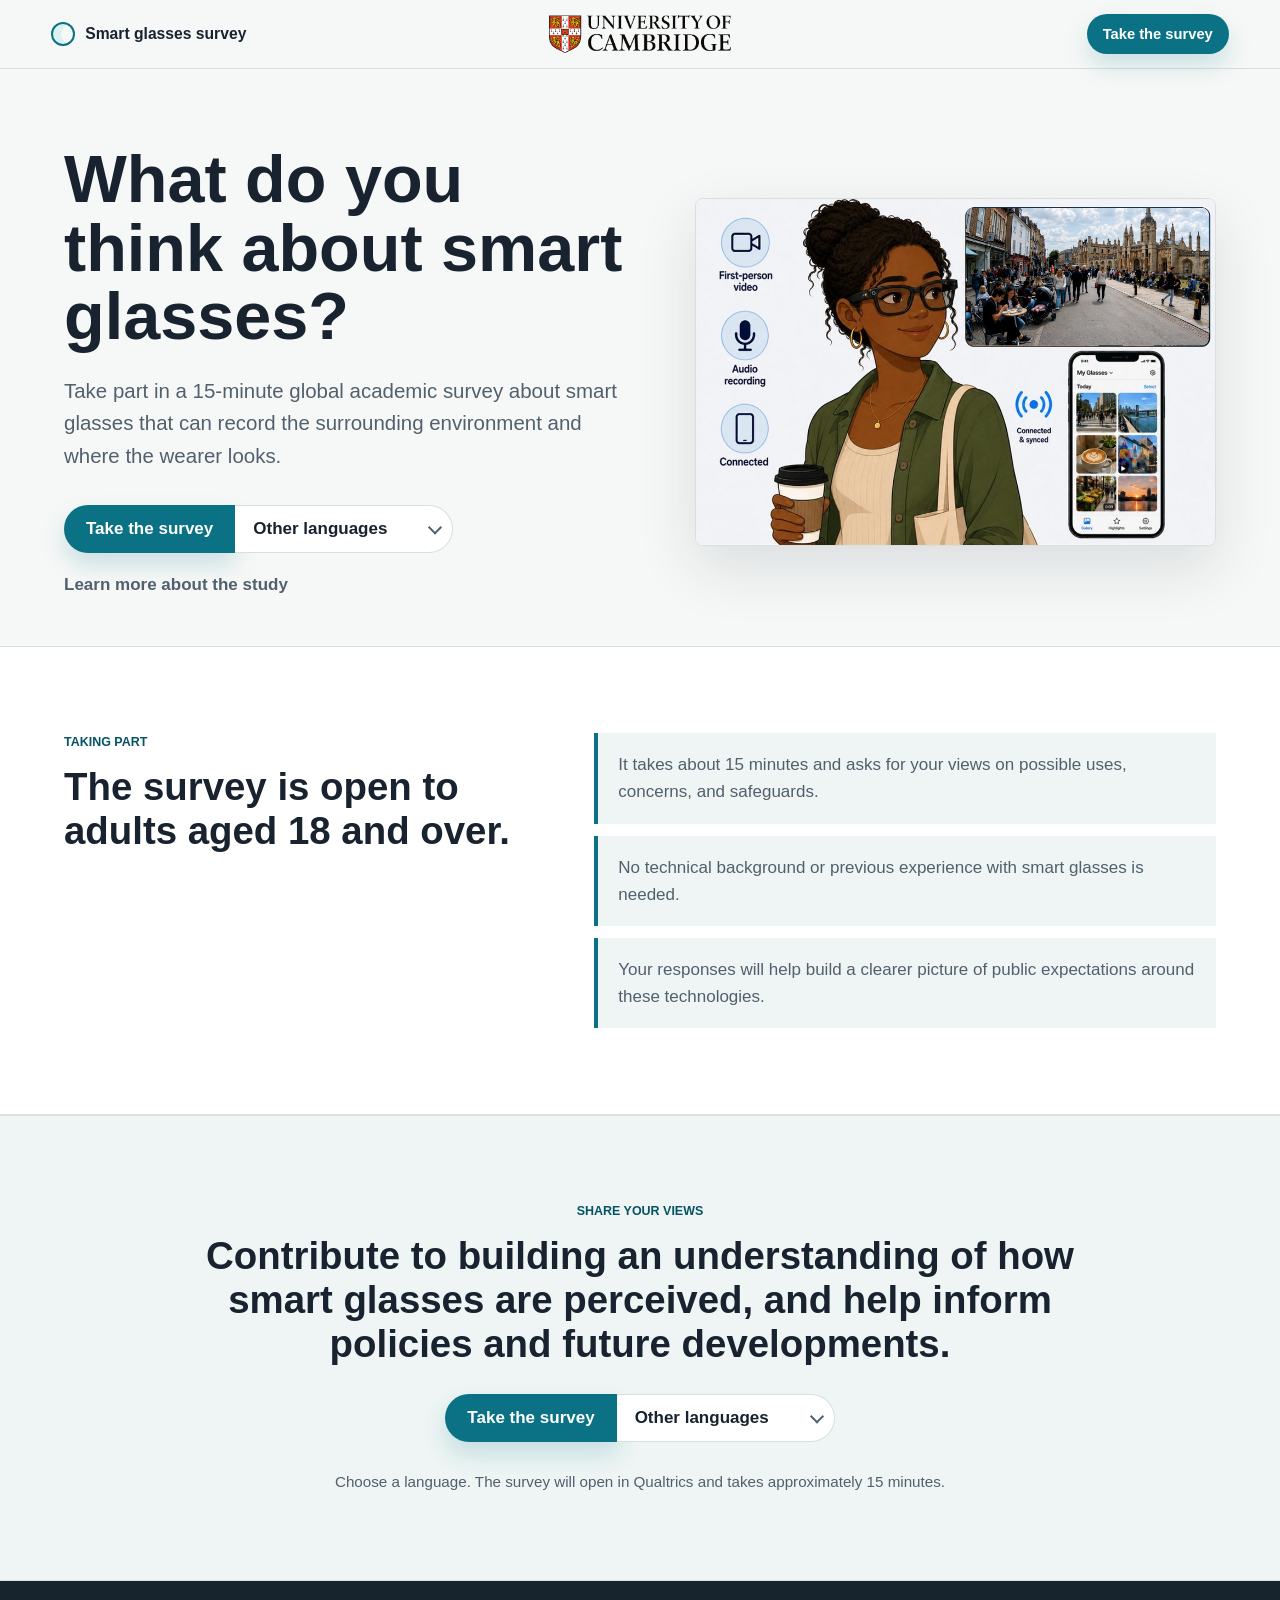
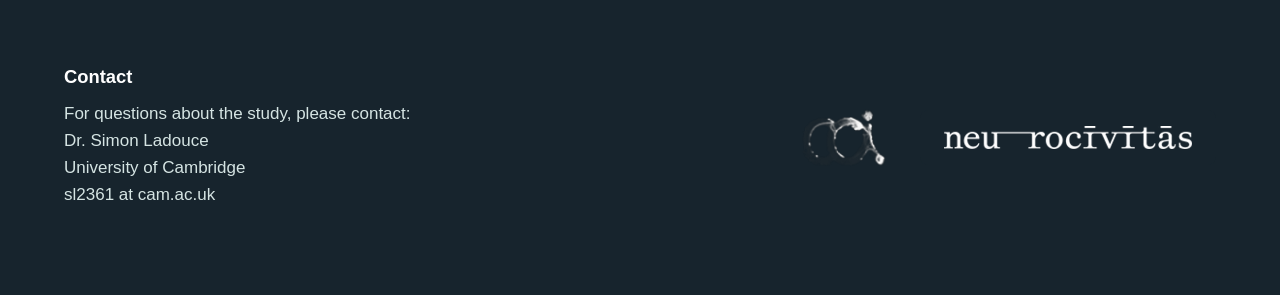
==== index.html @ 7c642a4d "update" ====
<!doctype html>
<html lang="en">
  <head>
    <meta charset="utf-8">
    <meta name="viewport" content="width=device-width, initial-scale=1">
    <title>Smart glasses survey</title>
    <meta
      name="description"
      content="Take part in a 15-minute academic survey about smart glasses, gaze data, privacy, consent, and responsible use in public and everyday environments."
    >
    <meta property="og:title" content="What do people think about smart glasses?">
    <meta
      property="og:description"
      content="An academic survey about first-person video, audio, gaze data, privacy, consent, and responsible use of smart glasses."
    >
    <meta property="og:image" content="site-assets/consumer_smart-glasses.jpg">
    <link rel="stylesheet" href="styles.css">
  </head>
  <body>
    <header class="site-header">
      <a class="brand" href="#top" aria-label="Smart glasses survey home">
        <span class="brand-mark" aria-hidden="true"></span>
        <span>Smart glasses survey</span>
      </a>
      <div class="header-logo" aria-label="Study institution">
        <img
          class="header-cambridge-logo"
          src="site-assets/ucam-logo-colour-preferred.png"
          alt="University of Cambridge"
        >
      </div>
      <a class="button button-small survey-link" href="[INSERT_SURVEY_LINK_EN]">Take the survey</a>
    </header>

    <main id="top">
      <section class="hero" aria-labelledby="hero-title">
        <div class="hero-copy">
          <h1 id="hero-title">What do you think about smart glasses?</h1>
          <p class="lead">
            Take part in a 15-minute global academic survey about smart glasses that can record the surrounding environment and where the wearer looks.
          </p>
          <div class="hero-actions">
            <div class="survey-action">
              <a class="button survey-link" href="[INSERT_SURVEY_LINK_EN]">Take the survey</a>
              <label class="language-switch">
                <span class="sr-only">Survey language</span>
                <select class="survey-language" aria-label="Survey language">
                  <option value="" selected>Other languages</option>
                  <option value="fr">French</option>
                  <option value="zh">Chinese</option>
                  <option value="nl">Dutch</option>
                  <option value="es">Spanish</option>
                  <option value="de">German</option>
                </select>
              </label>
            </div>
            <a class="text-link" href="#taking-part">Learn more about the study</a>
          </div>
        </div>
        <figure class="hero-media">
          <div class="hero-visual hero-visual-consumer">
            <img
              src="site-assets/consumer_smart-glasses_noheader_hires.png"
              alt="Illustration of a person wearing consumer smart glasses that record first-person video and audio, connected to a phone app, with an inset showing an example of what the glasses record."
            >
          </div>
        </figure>
      </section>

      <section id="taking-part" class="section ethics-section" aria-labelledby="taking-part-title">
        <div>
          <p class="eyebrow">Taking part</p>
          <h2 id="taking-part-title">The survey is open to adults aged 18 and over.</h2>
        </div>
        <div class="ethics-list">
          <p>It takes about 15 minutes and asks for your views on possible uses, concerns, and safeguards.</p>
          <p>No technical background or previous experience with smart glasses is needed.</p>
          <p>Your responses will help build a clearer picture of public expectations around these technologies.</p>
        </div>
      </section>

      <section class="cta-section" aria-labelledby="cta-title">
        <div class="cta-inner">
          <p class="eyebrow">Share your views</p>
          <h2 id="cta-title">Contribute to building an understanding of how smart glasses are perceived, and help inform policies and future developments.</h2>
          <div class="survey-action survey-action-center">
            <a class="button survey-link" href="[INSERT_SURVEY_LINK_EN]">Take the survey</a>
            <label class="language-switch">
              <span class="sr-only">Survey language</span>
              <select class="survey-language" aria-label="Survey language">
                <option value="" selected>Other languages</option>
                <option value="fr">French</option>
                <option value="zh">Chinese</option>
                <option value="nl">Dutch</option>
                <option value="es">Spanish</option>
                <option value="de">German</option>
              </select>
            </label>
          </div>
          <p class="small-note">Choose a language. The survey will open in Qualtrics and takes approximately 15 minutes.</p>
        </div>
      </section>
    </main>

    <footer id="contact" class="site-footer">
      <div>
        <h2>Contact</h2>
        <p>For questions about the study, please contact:</p>
        <p>
          <span>Dr. Simon Ladouce</span>
          <span>University of Cambridge</span>
          <span>sl2361 at cam.ac.uk</span>
        </p>
      </div>
      <div class="footer-logos" aria-label="Project partners">
        <img
          class="logo-cca"
          src="site-assets/cca-logo-transparent.png"
          alt="Cambridge Centre for the Arts"
        >
        <a class="logo-dark" href="https://neurocivitas.group.cam.ac.uk/" target="_blank" rel="noopener">
          <img
            class="logo-neurocivitas"
            src="site-assets/neurocivitas-logo.png"
            alt="NeuroCivitas"
          >
        </a>
      </div>
    </footer>
    <script src="script.js"></script>
  </body>
</html>
---- styles.css ----
:root {
  --bg: #f6f8f7;
  --surface: #ffffff;
  --surface-soft: #eef5f4;
  --ink: #18232f;
  --muted: #52606d;
  --line: #d8e0df;
  --accent: #0b7285;
  --accent-dark: #075363;
  --accent-soft: #d9f1f0;
  --focus: #f2b84b;
  --shadow: 0 22px 60px rgba(24, 35, 47, 0.12);
}

* {
  box-sizing: border-box;
}

html {
  scroll-behavior: smooth;
}

body {
  margin: 0;
  background: var(--bg);
  color: var(--ink);
  font-family: Arial, Helvetica, sans-serif;
  font-size: 17px;
  line-height: 1.6;
}

img {
  display: block;
  max-width: 100%;
}

a {
  color: var(--accent-dark);
}

a:focus-visible,
button:focus-visible {
  outline: 3px solid var(--focus);
  outline-offset: 4px;
}

.site-header {
  position: sticky;
  top: 0;
  z-index: 20;
  display: grid;
  grid-template-columns: minmax(0, 1fr) auto minmax(0, 1fr);
  grid-template-areas: "brand logo cta";
  gap: 20px;
  align-items: center;
  padding: 14px clamp(18px, 4vw, 56px);
  background: rgba(246, 248, 247, 0.94);
  border-bottom: 1px solid var(--line);
  backdrop-filter: blur(16px);
}

.brand {
  grid-area: brand;
  justify-self: start;
  display: inline-flex;
  gap: 10px;
  align-items: center;
  color: var(--ink);
  font-size: 0.98rem;
  font-weight: 700;
  text-decoration: none;
}

.brand-mark {
  width: 24px;
  height: 24px;
  border: 2px solid var(--accent);
  border-radius: 50%;
  box-shadow: inset 8px 0 0 var(--accent-soft);
}

.header-logo {
  grid-area: logo;
  justify-self: center;
  display: flex;
  align-items: center;
}

.header-cambridge-logo {
  height: clamp(26px, 4vw, 38px);
  width: auto;
  object-fit: contain;
}

.survey-action {
  display: inline-flex;
  align-items: center;
}

.survey-action-center {
  justify-content: center;
  margin-bottom: 14px;
}

.language-switch {
  display: inline-flex;
  position: relative;
}

.language-switch::after {
  content: "";
  position: absolute;
  top: 50%;
  right: 13px;
  width: 8px;
  height: 8px;
  border-right: 2px solid var(--muted);
  border-bottom: 2px solid var(--muted);
  pointer-events: none;
  transform: translateY(-65%) rotate(45deg);
}

.language-switch select {
  width: 218px;
  min-height: 48px;
  padding: 0 44px 0 18px;
  border: 1px solid var(--line);
  border-left: 0;
  border-radius: 0 999px 999px 0;
  appearance: none;
  background: var(--surface);
  color: var(--ink);
  font: inherit;
  font-size: inherit;
  font-weight: 800;
  line-height: 1;
}

.survey-action .button {
  border-radius: 999px 0 0 999px;
}

.survey-action .button:focus-visible {
  position: relative;
  z-index: 1;
}

.survey-action .language-switch select:focus-visible {
  position: relative;
  z-index: 1;
}

.sr-only {
  position: absolute;
  width: 1px;
  height: 1px;
  padding: 0;
  overflow: hidden;
  clip: rect(0, 0, 0, 0);
  white-space: nowrap;
  border: 0;
}

.text-link {
  color: var(--muted);
  font-weight: 700;
  text-decoration: none;
}

.text-link:hover {
  color: var(--accent-dark);
}

.button {
  display: inline-flex;
  min-height: 48px;
  align-items: center;
  justify-content: center;
  padding: 0 22px;
  border-radius: 999px;
  background: var(--accent);
  color: #ffffff;
  font-weight: 800;
  line-height: 1;
  text-decoration: none;
  box-shadow: 0 12px 24px rgba(11, 114, 133, 0.18);
}

.button:hover {
  background: var(--accent-dark);
}

.button-small {
  grid-area: cta;
  justify-self: end;
  min-height: 40px;
  padding: 0 16px;
  font-size: 0.92rem;
  border-radius: 999px;
}

.hero {
  display: grid;
  grid-template-columns: minmax(0, 0.98fr) minmax(320px, 0.9fr);
  gap: clamp(28px, 5vw, 72px);
  align-items: center;
  padding: clamp(34px, 6vw, 76px) clamp(18px, 5vw, 72px) 48px;
}

.hero-copy {
  max-width: 760px;
}

.eyebrow {
  margin: 0 0 12px;
  color: var(--accent-dark);
  font-size: 0.78rem;
  font-weight: 800;
  letter-spacing: 0;
  text-transform: uppercase;
}

h1,
h2,
h3,
p {
  overflow-wrap: anywhere;
}

h1 {
  margin: 0;
  max-width: 880px;
  font-size: clamp(2.25rem, 5.2vw, 5.35rem);
  line-height: 1.03;
  letter-spacing: 0;
}

h2 {
  margin: 0;
  font-size: clamp(1.7rem, 3vw, 3rem);
  line-height: 1.14;
  letter-spacing: 0;
}

h3 {
  margin: 0 0 8px;
  font-size: 1.12rem;
  line-height: 1.25;
}

.lead {
  max-width: 690px;
  margin: 24px 0 0;
  color: var(--muted);
  font-size: clamp(1.08rem, 2vw, 1.28rem);
}

.logo-row {
  display: flex;
  flex-wrap: wrap;
  gap: 12px;
  align-items: center;
}

.logo-row img,
.logo-dark {
  display: block;
  max-height: 80px;
}

.logo-cca {
  width: 116px;
  height: 80px;
  object-fit: contain;
}

.logo-dark {
  display: inline-flex;
  align-items: center;
  justify-content: center;
  min-width: 296px;
  padding: 16px 24px;
  border-radius: 8px;
  background: #17242d;
  text-decoration: none;
  transition: opacity 0.15s ease;
}

.logo-dark:hover {
  opacity: 0.85;
}

.logo-neurocivitas {
  width: 248px;
  height: auto;
  object-fit: contain;
}

.hero-actions {
  display: flex;
  flex-wrap: wrap;
  gap: 18px;
  align-items: center;
  margin-top: 32px;
}

.hero-media {
  margin: 0;
}

.hero-visual {
  position: relative;
  overflow: hidden;
  border: 1px solid var(--line);
  border-radius: 8px;
  background: var(--surface);
  box-shadow: var(--shadow);
}

.hero-visual img {
  width: 100%;
  aspect-ratio: 3 / 2;
  object-fit: cover;
  object-position: center;
}

.section,
.image-band,
.cta-section,
.site-footer {
  margin: 0 auto;
  padding: clamp(54px, 7vw, 86px) clamp(18px, 5vw, 72px);
}

.section {
  border-top: 1px solid var(--line);
}

.ethics-section,
.transform-section,
.site-footer {
  display: grid;
  grid-template-columns: minmax(0, 0.75fr) minmax(0, 1fr);
  gap: clamp(28px, 5vw, 68px);
  align-items: start;
}

.section-heading {
  max-width: 780px;
  margin-bottom: 28px;
}

.section-heading.compact {
  max-width: 920px;
}

.ethics-list p,
.site-footer p {
  margin: 0;
  color: var(--muted);
}

.topic-grid {
  display: grid;
  grid-template-columns: repeat(3, minmax(0, 1fr));
  gap: 16px;
}

.topic-grid article {
  min-height: 210px;
  padding: 24px;
  border: 1px solid var(--line);
  border-radius: 8px;
  background: var(--surface);
}

.topic-grid p {
  margin: 0;
  color: var(--muted);
}

.image-band {
  background: var(--surface-soft);
}

.context-grid {
  display: grid;
  grid-template-columns: repeat(3, minmax(0, 1fr));
  gap: 16px;
}

.context-grid figure,
.comparison figure {
  margin: 0;
  overflow: hidden;
  border: 1px solid var(--line);
  border-radius: 8px;
  background: var(--surface);
}

.context-grid img {
  width: 100%;
  aspect-ratio: 4 / 3;
  object-fit: cover;
}

figcaption {
  padding: 12px 14px;
  color: var(--muted);
  font-size: 0.94rem;
  font-weight: 700;
}

.comparison {
  display: grid;
  grid-template-columns: repeat(2, minmax(0, 1fr));
  gap: 14px;
}

.comparison img {
  width: 100%;
  aspect-ratio: 16 / 9;
  object-fit: cover;
}

.ethics-section {
  background: var(--surface);
  border-top: 1px solid var(--line);
  border-bottom: 1px solid var(--line);
}

.ethics-list {
  display: grid;
  gap: 12px;
}

.ethics-list p {
  padding: 18px 20px;
  border-left: 4px solid var(--accent);
  background: var(--surface-soft);
}

.cta-section {
  background: var(--surface-soft);
  border-top: 1px solid var(--line);
  border-bottom: 1px solid var(--line);
  text-align: center;
}

.cta-inner {
  max-width: 980px;
  margin: 0 auto;
}

.cta-section h2 {
  margin: 0 auto 28px;
  max-width: 900px;
}

.small-note {
  margin: 14px 0 0;
  color: var(--muted);
  font-size: 0.95rem;
}

.site-footer {
  background: #17242d;
  color: #ffffff;
  grid-template-columns: minmax(0, 720px) auto;
  justify-content: space-between;
  align-items: center;
}

.site-footer h2 {
  margin: 0 0 12px;
  font-size: 1.15rem;
}

.site-footer p,
.site-footer a {
  color: #d5e4e3;
}

.site-footer span {
  display: block;
}

.footer-logos {
  display: flex;
  gap: 16px;
  align-items: center;
  justify-content: flex-end;
}

.ethics-ref {
  display: block;
  margin-top: 8px;
}

@media (max-width: 920px) {
  .hero,
  .ethics-section,
  .transform-section,
  .site-footer {
    grid-template-columns: 1fr;
  }

  .footer-logos {
    justify-content: flex-start;
  }

  .hero {
    padding-top: 44px;
  }

  .topic-grid,
  .context-grid {
    grid-template-columns: 1fr;
  }

  .topic-grid article {
    min-height: 0;
  }
}

@media (max-width: 620px) {
  body {
    font-size: 16px;
  }

  .site-header {
    gap: 8px 10px;
    padding: 12px 18px;
    grid-template-columns: minmax(0, 1fr) auto;
    grid-template-areas:
      "brand cta"
      "logo logo";
  }

  .header-logo {
    justify-self: center;
  }

  .brand span:last-child {
    max-width: 180px;
    line-height: 1.2;
  }

  .button-small {
    min-height: 38px;
    padding: 0 11px;
    font-size: 0.82rem;
  }

  .language-switch select {
    min-height: 36px;
    font-size: 0.84rem;
  }

  .hero {
    gap: 26px;
    padding-top: 34px;
    padding-bottom: 40px;
  }

  h1 {
    font-size: clamp(1.92rem, 8.6vw, 2.18rem);
    line-height: 1.08;
  }

  .lead {
    margin-top: 22px;
    font-size: 1.04rem;
  }

  .hero-actions {
    margin-top: 28px;
  }

  .hero-visual img {
    box-shadow: 0 14px 34px rgba(24, 35, 47, 0.1);
  }

  .footer-logos {
    flex-wrap: wrap;
    gap: 12px;
  }

  .logo-dark {
    min-width: 0;
    padding: 12px 18px;
  }

  .logo-neurocivitas {
    width: 190px;
  }

  .hero-actions,
  .comparison {
    align-items: stretch;
    grid-template-columns: 1fr;
  }

  .hero-actions {
    flex-direction: column;
  }

  .survey-action {
    width: 100%;
  }

  .hero-actions .button,
  .hero-actions .text-link,
  .cta-section .button,
  .survey-action .language-switch,
  .survey-action select {
    width: 100%;
  }

  .survey-action .button {
    border-radius: 999px 999px 0 0;
  }

  .survey-action .language-switch select {
    border-top: 0;
    border-left: 1px solid var(--line);
    border-radius: 0 0 999px 999px;
  }

  .text-link {
    text-align: center;
  }
}

@media (max-width: 360px) {
  .site-header {
    padding-inline: 14px;
  }

  .brand {
    gap: 8px;
    font-size: 0.88rem;
  }

  .brand span:last-child {
    max-width: 120px;
  }

  .brand-mark {
    width: 22px;
    height: 22px;
  }

  .button-small {
    padding-inline: 10px;
    font-size: 0.78rem;
  }
}
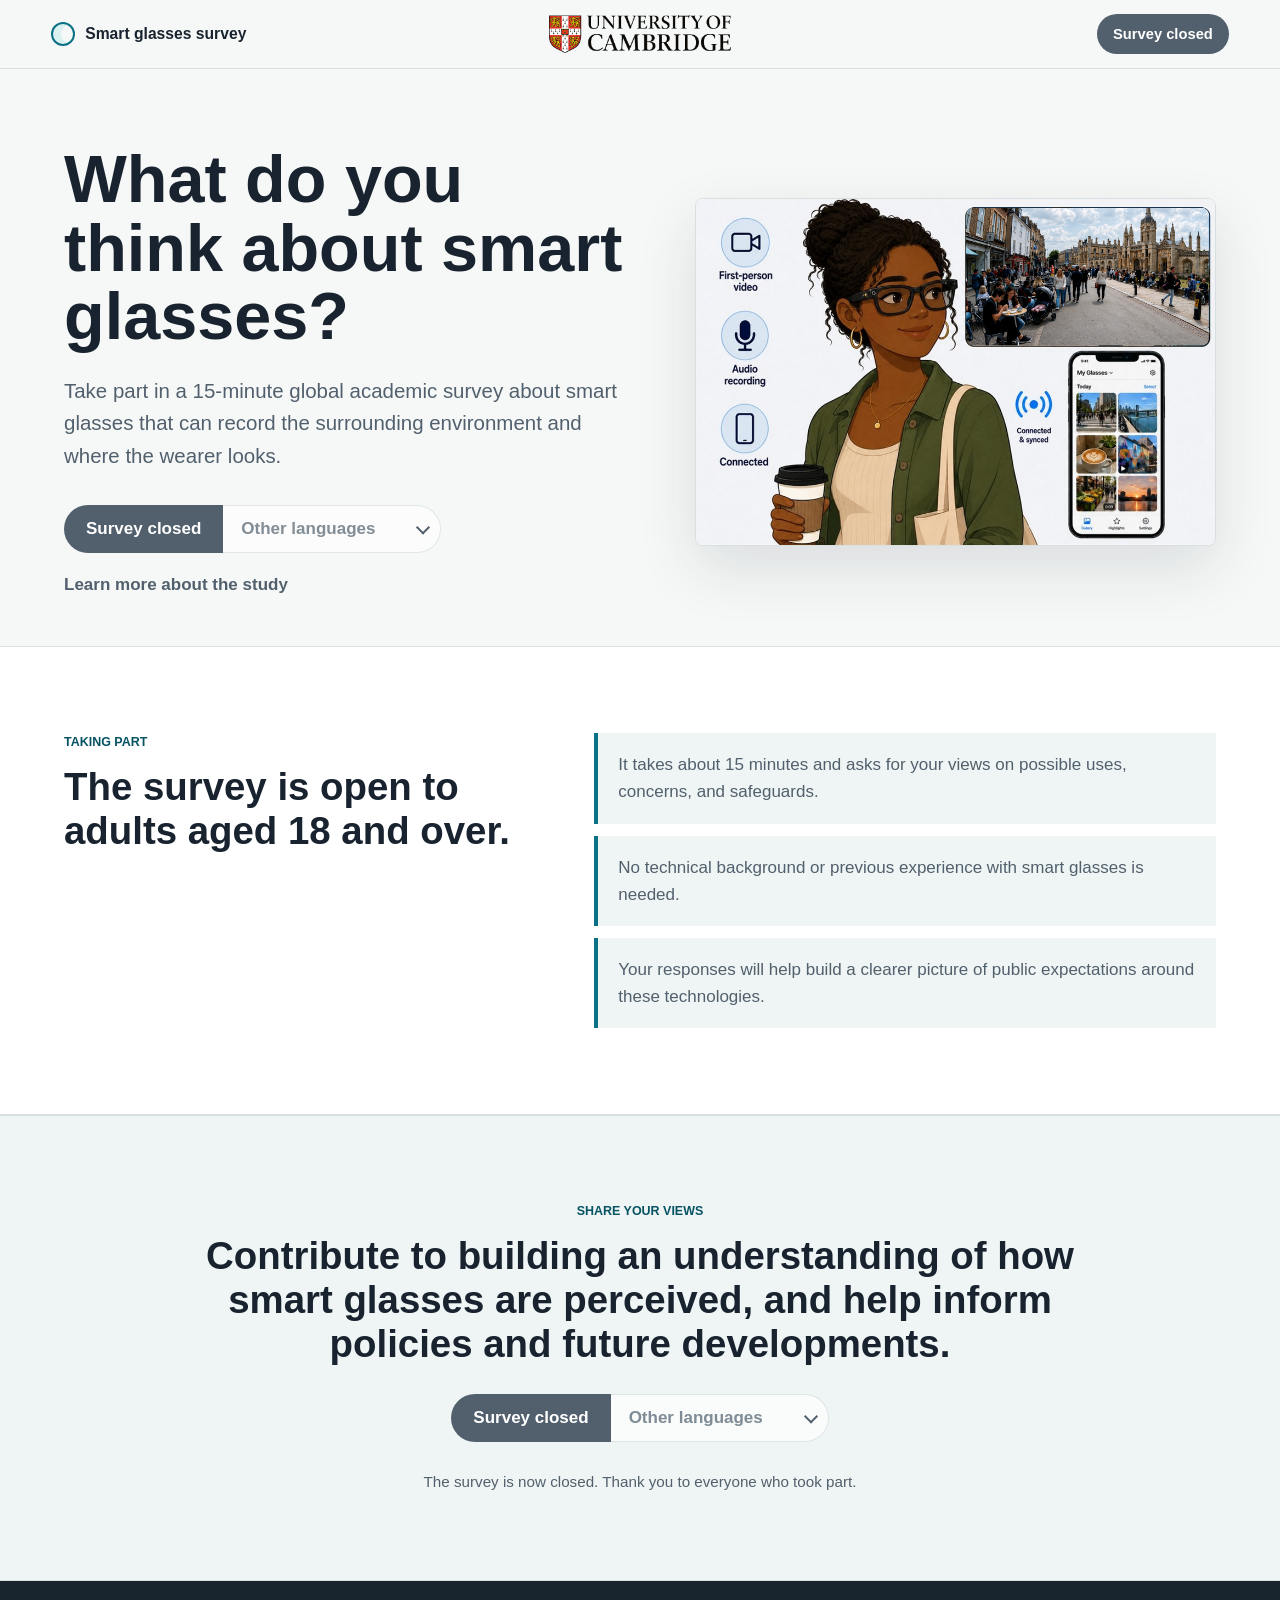
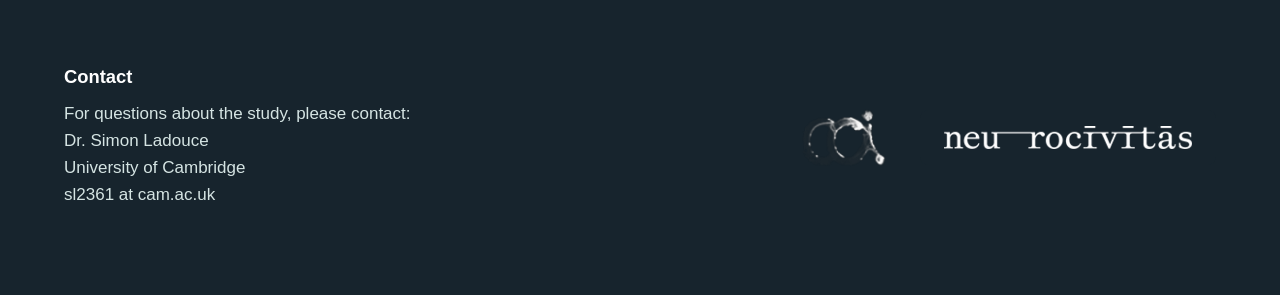
==== commit c080241b: "." ====
--- a/index.html
+++ b/index.html
@@ -29,7 +29,7 @@
           alt="University of Cambridge"
         >
       </div>
-      <a class="button button-small survey-link" href="[INSERT_SURVEY_LINK_EN]">Take the survey</a>
+      <span class="button button-small survey-link is-disabled" aria-disabled="true">Survey closed</span>
     </header>
 
     <main id="top">
@@ -41,16 +41,16 @@
           </p>
           <div class="hero-actions">
             <div class="survey-action">
-              <a class="button survey-link" href="[INSERT_SURVEY_LINK_EN]">Take the survey</a>
+              <span class="button survey-link is-disabled" aria-disabled="true">Survey closed</span>
               <label class="language-switch">
                 <span class="sr-only">Survey language</span>
-                <select class="survey-language" aria-label="Survey language">
+                <select class="survey-language" aria-label="Survey language" disabled>
                   <option value="" selected>Other languages</option>
-                  <option value="fr">French</option>
+                  <option value="ar">Arabic</option>
                   <option value="zh">Chinese</option>
                   <option value="nl">Dutch</option>
-                  <option value="es">Spanish</option>
-                  <option value="de">German</option>
+                  <option value="en">English</option>
+                  <option value="fr">French</option>
                 </select>
               </label>
             </div>
@@ -84,20 +84,20 @@
           <p class="eyebrow">Share your views</p>
           <h2 id="cta-title">Contribute to building an understanding of how smart glasses are perceived, and help inform policies and future developments.</h2>
           <div class="survey-action survey-action-center">
-            <a class="button survey-link" href="[INSERT_SURVEY_LINK_EN]">Take the survey</a>
+            <span class="button survey-link is-disabled" aria-disabled="true">Survey closed</span>
             <label class="language-switch">
               <span class="sr-only">Survey language</span>
-              <select class="survey-language" aria-label="Survey language">
+              <select class="survey-language" aria-label="Survey language" disabled>
                 <option value="" selected>Other languages</option>
-                <option value="fr">French</option>
+                <option value="ar">Arabic</option>
                 <option value="zh">Chinese</option>
                 <option value="nl">Dutch</option>
-                <option value="es">Spanish</option>
-                <option value="de">German</option>
+                <option value="en">English</option>
+                <option value="fr">French</option>
               </select>
             </label>
           </div>
-          <p class="small-note">Choose a language. The survey will open in Qualtrics and takes approximately 15 minutes.</p>
+          <p class="small-note">The survey is now closed. Thank you to everyone who took part.</p>
         </div>
       </section>
     </main>
@@ -113,11 +113,13 @@
         </p>
       </div>
       <div class="footer-logos" aria-label="Project partners">
-        <img
-          class="logo-cca"
-          src="site-assets/cca-logo-transparent.png"
-          alt="Cambridge Centre for the Arts"
-        >
+        <a class="footer-logo-link" href="https://cca.arct.cam.ac.uk/" target="_blank" rel="noopener">
+          <img
+            class="logo-cca"
+            src="site-assets/cca-logo-transparent.png"
+            alt="Cambridge Centre for the Arts"
+          >
+        </a>
         <a class="logo-dark" href="https://neurocivitas.group.cam.ac.uk/" target="_blank" rel="noopener">
           <img
             class="logo-neurocivitas"
--- a/styles.css
+++ b/styles.css
@@ -190,6 +190,18 @@
   background: var(--accent-dark);
 }
 
+.button.is-disabled,
+.button.is-disabled:hover {
+  background: var(--muted);
+  box-shadow: none;
+  cursor: not-allowed;
+}
+
+.language-switch select:disabled {
+  color: var(--muted);
+  cursor: not-allowed;
+}
+
 .button-small {
   grid-area: cta;
   justify-self: end;
@@ -274,6 +286,15 @@
   object-fit: contain;
 }
 
+.footer-logo-link {
+  display: block;
+  transition: opacity 0.15s ease;
+}
+
+.footer-logo-link:hover {
+  opacity: 0.85;
+}
+
 .logo-dark {
   display: inline-flex;
   align-items: center;
